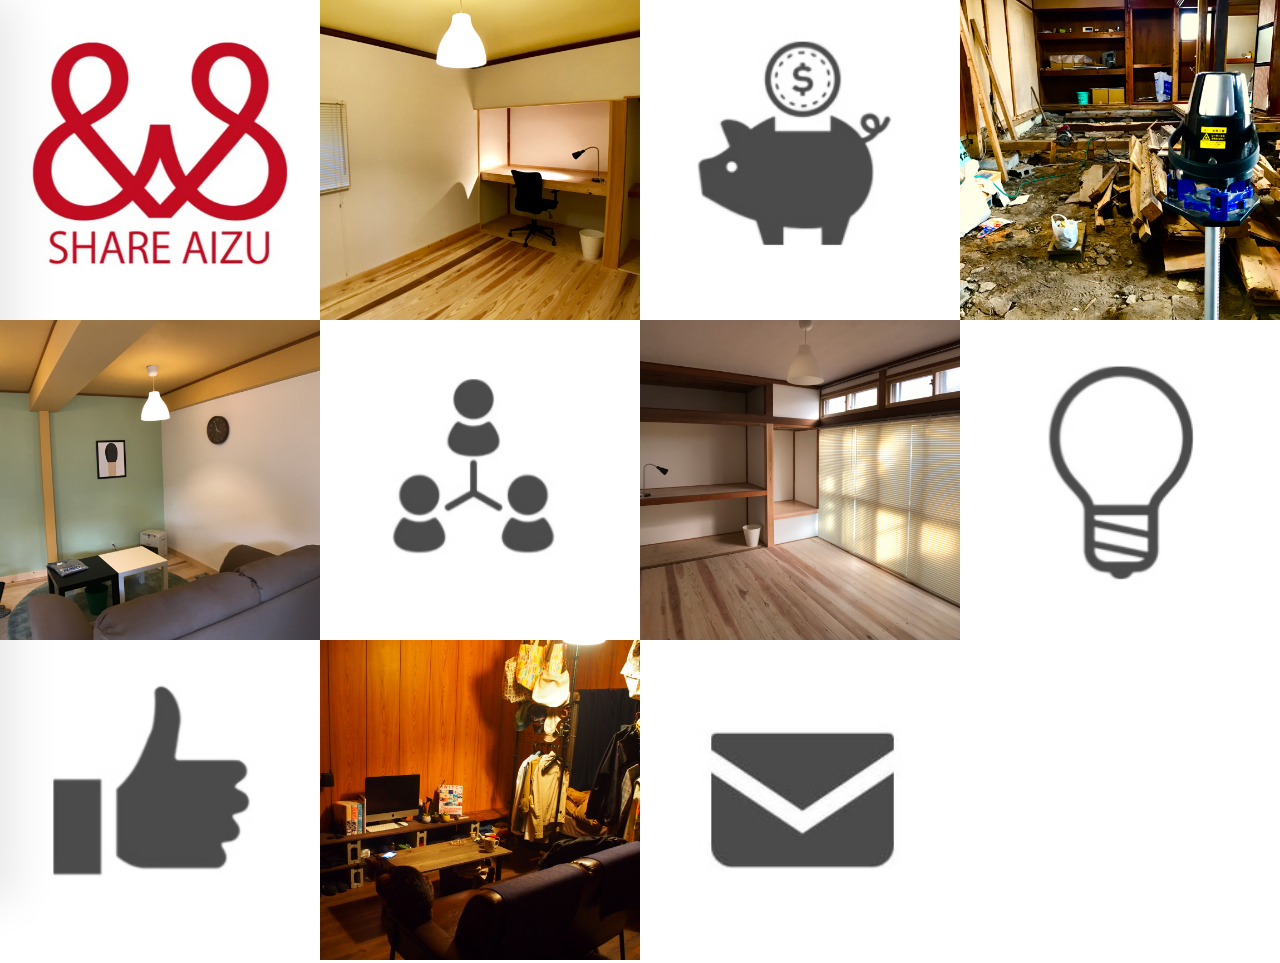
==== index.html @ 8f3c2c61 "Update index.html" ====
<!DOCTYPE html>
<html lang="en">
<head>
    <title>SHARE AIZU</title>

    <!-- Required meta tags -->
    <meta charset="utf-8">
    <meta name="viewport" content="width=device-width, initial-scale=1, shrink-to-fit=no">

    <!-- Bootstrap CSS -->
    <link rel="stylesheet" href="css/bootstrap.min.css">

    <!-- FontAwesome CSS -->
    <link rel="stylesheet" href="css/font-awesome.min.css">

    <!-- Styles -->
    <link rel="stylesheet" href="style.css">
</head>
<body>
<nav class="site-navigation flex flex-column justify-content-between">
    <div class="site-branding d-none d-lg-block ">
        <h1 class="site-title"><a href="index.html" rel="home"><img src="images/logo2.png" alt="Logo"></a></h1>
    </div><!-- .site-branding -->

    <ul class="main-menu flex flex-column justify-content-center">
        <li class="current-menu-item"><a href="index.html">Home</a></li>
        <li><a href="portfolio.html">Portfolio</a></li>
        <li><a href="blog.html">Blog</a></li>
        <li><a href="#">About</a></li>
        <li><a href="#">Contact</a></li>
    </ul>

    <p><!-- Link back to Colorlib can't be removed. Template is licensed under CC BY 3.0. -->
Copyright &copy;<script>document.write(new Date().getFullYear());</script> All rights reserved | This template is made with <i class="fa fa-heart-o" aria-hidden="true"></i> by <a href="https://colorlib.com" target="_blank">Colorlib</a>
<!-- Link back to Colorlib can't be removed. Template is licensed under CC BY 3.0. -->
</p>


    <div class="social-profiles">
        <ul class="flex justify-content-start justify-content-lg-center align-items-center">
            <li><a href="#"><i class="fa fa-facebook"></i></a></li>
            <li><a href="#"><i class="fa fa-instagram"></i></a></li>
            <li><a href="#"><i class="fa fa-twitter"></i></a></li>
            <li><a href="#"><i class="fa fa-pinterest"></i></a></li>
        </ul>
    </div><!-- .social-profiles -->
</nav><!-- .site-navigation -->

<div class="nav-bar-sep d-lg-none"></div>

<div class="outer-container home-page">
    <div class="container-fluid">
        <div class="row">
            <div class="col-12 col-md-6 col-lg-3 no-padding">
                <div class="portfolio-content">
                    <figure>
                        <img src="images/1.jpg" alt="">
                    </figure>
                </div><!-- .portfolio-content -->
            </div><!-- .col -->

            <div class="col-12 col-md-6 col-lg-3 no-padding">
                <div class="portfolio-content">
                    <figure>
                        <img src="images/2.jpg" alt="">
                    </figure>
                    <div class="entry-content flex flex-column align-items-center justify-content-center">
                        <h3><a href="#">節約して欲しいものを買おう</a></h3>
                    </div><!-- .entry-content -->
                </div><!-- .portfolio-content -->
            </div><!-- .col -->
            <div class="col-12 col-md-6 col-lg-3 no-padding">
                <div class="portfolio-content">
                    <figure>
                        <img src="images/3.jpg" alt="">
                    </figure>
                </div><!-- .portfolio-content -->
            </div><!-- .col -->

            <div class="col-12 col-md-6 col-lg-3 no-padding">
                <div class="portfolio-content">
                    <figure>
                        <img src="images/4.jpg" alt="">
                    </figure>

                    <div class="entry-content flex flex-column align-items-center justify-content-center">
                        <h3><a href="#">空き家を利活用する</a></h3>
                    </div><!-- .entry-content -->
                </div><!-- .portfolio-content -->
            </div><!-- .col -->       
            <div class="col-12 col-md-6 col-lg-3 no-padding">
                <div class="portfolio-content">
                    <figure>
                        <img src="images/5.jpg" alt="">
                    </figure>
                    <div class="entry-content flex flex-column align-items-center justify-content-center">
                        <h3><a href="#">シェアして新しい発見を</a></h3>
                    </div><!-- .entry-content -->
                </div><!-- .portfolio-content -->
            </div><!-- .col -->
            <div class="col-12 col-md-6 col-lg-3 no-padding">
                <div class="portfolio-content">
                    <figure>
                        <img src="images/6.jpg" alt="">
                    </figure>
                </div><!-- .portfolio-content -->
            </div><!-- .col -->

            <div class="col-12 col-md-6 col-lg-3 no-padding">
                <div class="portfolio-content">
                    <figure>
                        <img src="images/7.jpg" alt="">
                    </figure> 
                    <div class="entry-content flex flex-column align-items-center justify-content-center">
                        <h3><a href="#">シンプルなデザインで</a></h3>
                    </div><!-- .entry-content -->
                </div><!-- .portfolio-content -->
            </div><!-- .col -->

            <div class="col-12 col-md-6 col-lg-3 no-padding">
                <div class="portfolio-content">
                    <figure>
                        <img src="images/8.jpg" alt="">
                    </figure>
                </div><!-- .portfolio-content -->
            </div><!-- .col -->

            <div class="col-12 col-md-6 col-lg-3 no-padding">
                <div class="portfolio-content">
                    <figure>
                        <img src="images/9.jpg" alt="">
                    </figure>

                    <div class="entry-content flex flex-column align-items-center justify-content-center">
                        <h3><a href="https://www.facebook.com/ShareAizu/">Facebook</a></h3>
                        </ul>
                    </div><!-- .entry-content -->
                </div><!-- .portfolio-content -->
            </div><!-- .col -->

            <div class="col-12 col-md-6 col-lg-3 no-padding">
                <div class="portfolio-content">
                    <figure>
                        <img src="images/10.jpg" alt="">
                    </figure>

                    <div class="entry-content flex flex-column align-items-center justify-content-center">
                        <h3><a href="#">自分だけの空間を</a></h3>
                    </div><!-- .entry-content -->
                </div><!-- .portfolio-content -->
            </div><!-- .col -->

            <div class="col-12 col-md-6 col-lg-3 no-padding">
                <div class="portfolio-content">
                    <figure>
                        <img src="images/11.jpg" alt="">
                    </figure>

                    <div class="entry-content flex flex-column align-items-center justify-content-center">
                        <h3><a href="#">問い合わせ</a></h3>

                        <ul class="flex flex-wrap justify-content-center">
                            <li><a href="mailto:s1210233@gmail.com">Send E-mail</a></li>
                        </ul>
                    </div><!-- .entry-content -->
                </div><!-- .portfolio-content -->
            </div><!-- .col -->

            <div class="col-12 col-md-6 col-lg-3 no-padding">
                <div class="portfolio-content">
                    <div class="goolemap">
                    <iframe src="https://www.google.com/maps/embed?pb=!1m18!1m12!1m3!1d3165.426664014037!2d139.91913261504433!3d37.49785393581673!2m3!1f0!2f0!3f0!3m2!1i1024!2i768!4f13.1!3m3!1m2!1s0x5ff5535e0ffde791%3A0x8727c31bb9f138a4!2z44CSOTY1LTA4NjEg56aP5bO255yM5Lya5rSl6Iul5p2-5biC5pel5paw55S677yR77yQ4oiS77yR77yX!5e0!3m2!1sja!2sjp!4v1525963557748" frameborder="0" style="border:0" allowfullscreen></iframe>
     
                </div>    
                </div><!-- .portfolio-content -->
            </div><!-- .col -->
        </div><!-- .row -->
    </div><!-- .container-fluid -->
</div><!-- .outer-container -->

<script type='text/javascript' src='js/jquery.js'></script>
<script type='text/javascript' src='js/custom.js'></script>

</body>
</html>
---- style.css ----
@import url('https://fonts.googleapis.com/css?family=Poppins:300,400,500,600,700|Work+Sans:300,400,500,600,700');

body {
    color: #191919;
    font-family: 'Work Sans', sans-serif;
}

img {
    vertical-align: baseline;
}

/*--------------------------------------------------------------
# Links
--------------------------------------------------------------*/
a {
    color: royalblue;
}

a:visited {
    color: purple;
}

a:hover, a:focus, a:active {
    color: midnightblue;
}

a:focus {
    outline: thin dotted;
}

a:hover, a:active {
    outline: 0;
    list-style: none;
}

/*--------------------------------------------------------------
# Helper Utilities
--------------------------------------------------------------*/
.flex {
    display: flex;
}

/*--------------------------------------------------------------
# Outer Container
--------------------------------------------------------------*/
@media screen and (min-width: 992px) {
    .outer-container {
        padding-left: 80px;
    }
}

@media screen and (min-width: 768px) {
    .no-padding {
        padding: 0;
    }
}

/*--------------------------------------------------------------
# Header
--------------------------------------------------------------*/
/*
# Site Branding
--------------------------------*/
.site-branding {
    transition: all .5s;
}

.site-title {
    margin: 0;
    text-align: center;
}

.site-navigation .site-title a {
    display: block;
}

/*
  Hamburger Menu
----------------------------------------*/
.hamburger-menu .menu-icon,
.hamburger-menu .menu-close-icon {
    width: 44px;
    height: 44px;
    text-align: center;
    cursor: pointer;
    transition: all 0.5s;
}

.hamburger-menu.close .menu-icon {
    visibility: hidden;
    opacity: 0;
}

.menu-close-icon {
    visibility: hidden;
    opacity: 0;
}

.hamburger-menu.close .menu-close-icon {
    visibility: visible;
    opacity: 1;
}

.hamburger-menu img {
    display: block;
    margin: 0 auto;
}

/*
# Site Navigation
--------------------------------*/
.site-navigation {
    transition: all .5s;
}

/*
# Main Menu
--------------------------------*/
.main-menu {
    padding: 15px 30px;
    margin: 0;
}

.main-menu li {
    display: block;
    padding: 12px 0;
    font-size: 30px;
    font-weight: 500;
    border-bottom: 1px solid #ebebeb;
}

.main-menu li:nth-last-of-type(1) {
    border-bottom: 0;
}

.main-menu li a {
    display: block;
    color: #a6a6a6;
    text-decoration: none;
    transition: all 0.35s;
}

.main-menu li a:hover,
.main-menu li.current-menu-item a {
    color: #f0437e;
}

/*
# Social Profiles
--------------------------------*/
.social-profiles ul {
    padding: 10px 0 34px 0;
    margin: 0;
}

.social-profiles ul li {
    display: block;
    padding: 0 18px;
    font-size: 1.5rem;
}

.social-profiles ul li a {
    color: #191919;
    transition: all 0.35s;
}

.social-profiles ul li a:hover {
    color: #f0437e;
}

.nav-bar-sep {
    height: 78px;
}

@media screen and (max-width: 992px) {
    .site-header {
        position: fixed;
        top: 0;
        left: 0;
        z-index: 999;
        width: 100%;
        padding: 15px 30px;
        background: #fff;
        box-shadow: 0 12px 24px rgba(0,0,0,.09);
    }

    .site-header,
    .hamburger-menu {
        display: flex;
        justify-content: space-between;
        align-items: center;
    }

    .hamburger-menu {
        flex-flow: column;
    }

    .hamburger-menu .menu-icon, .hamburger-menu .menu-close-icon {
        position: absolute;
        top: 26px;
        right: 24px;
    }

    .main-menu li {
        position: relative;
    }

    .main-menu li::after {
        content: '';
        position: absolute;
        top: 11px;
        right: 0;
        font-family: 'FontAwesome', serif;
    }

    .main-menu li:hover::after,
    .main-menu li.current-menu-item::after {
        color: #f0437e;
    }

    .site-navigation {
        position: absolute;
        top: 78px;
        left: 0;
        z-index: 99;
        width: 100%;
        height: 500px;
        background: #fff;
        box-shadow: 0 12px 24px rgba(0,0,0,.09);
        visibility: hidden;
        opacity: 0;
        transition: all 0.35s;
    }

    .site-navigation.show {
        visibility: visible;
        opacity: 1;
    }

    .social-profiles ul {
        padding: 80px 15px 30px;
        margin: 0;
    }
}

@media screen and (min-width: 992px) {
    .site-header,
    .site-navigation {
        position: fixed;
        top: 0;
        left: 0;
        z-index: 999;
        width: 80px;
        height: 100vh;
        padding: 0 15px;
        box-shadow: 6px 0 12px rgba(0,0,0,.05);
    }

    .site-navigation {
        background: #f7f7f7;
    }

    .site-navigation.show {
        left: 80px;
    }

    .site-header {
        background: #fff;
    }

    .site-header.no-shadow {
        box-shadow: none;
    }

    .site-header .site-branding.hide {
        visibility: hidden;
        opacity: 0;
    }

    .site-title {
        padding: 28px 0 10px 0;
    }

    .hamburger-menu .menu-icon,
    .hamburger-menu .menu-close-icon {
        position: absolute;
        top: calc(50vh - 22px);
        left: 15px;
        width: calc(100% - 30px);
        padding: 10px 0;
    }

    .site-navigation {
        left: -250px;
        z-index: 99;
        width: 250px;
        padding: 0;
        box-shadow: 16px 0 42px rgba(0,0,0,.09);
    }

    .main-menu {
        height: calc(100vh - 160px);
        padding: 0;
    }

    .main-menu li {
        border-bottom: 0;
        text-align: center;
    }

    .social-profiles ul li {
        font-size: 1.125rem;
    }
}

/*--------------------------------------------------------------
# Scroll Down
--------------------------------------------------------------*/
.scroll-down {
    position: absolute;
    bottom: 0;
    left: 50%;
    z-index: 99;
    width: 120px;
    height: 100px;
    margin-left: -20px;
    cursor: pointer;
}

.arrow-down {
    width: 32px;
    height: 32px;
    margin: 0 auto;
    border-radius: 50%;
    background: #fff;
}

.scroll-text {
    margin-top: 5px;
    margin-bottom: 15px;
    font-size: 14px;
    font-weight: 600;
}

/*--------------------------------------------------------------
# Portfolio
--------------------------------------------------------------*/
.googlemap {
    width:100%; 
    height:100%;
}
.portfolio-page .scroll-down {
    margin-left: -60px;
}

.portfolio-content {
    position: relative;
    margin-bottom: 30px;
}

.home-page {
    padding-top: 15px;
}

.home-page .portfolio-content {
    margin-bottom: 15px;
}

.portfolio-content figure {
    margin: 0;
}

.portfolio-content figure img {
    display: block;
    width: 100%;
    height: auto;
    min-height: 100%;
}

.portfolio-content .entry-content {
    position: absolute;
    top: 0;
    left: 0;
    width: 100%;
    height: 100%;
    background: rgba(255,255,255,.9);
    font-family: 'Poppins', sans-serif;
    text-align: center;
    visibility: hidden;
    opacity: 0;
    transition: all 0.35s;
}

.portfolio-content:hover .entry-content {
    visibility: visible;
    opacity: 1;
}

.portfolio-content h3 {
    margin-bottom: 0;
    font-family: 'Poppins', sans-serif;
    font-size: 1.5rem;
    font-weight: 500;
}

.home-page .portfolio-content h3 {
    font-size: 2.25rem;
}

.portfolio-content h3 a {
    color: #191919;
    text-decoration: none;
}

.portfolio-content ul {
    padding: 0;
    margin: 10px 0 0;
    list-style: none;
}

.portfolio-content li {
    margin: 0 3px;
}

.portfolio-content li a {
    font-size: 0.875rem;
    color: #a6a6a6;
}

@media screen and (min-width: 768px) {
    .home-page {
        padding: 0;
    }

    .home-page .portfolio-content {
        margin-bottom: 0;
    }
}

/*--------------------------------------------------------------
# Breadcrumbs
--------------------------------------------------------------*/
.breadcrumbs {
    padding: 48px 0;
    margin: 0;
    color: #a6a6a6;
    list-style: none;
    font-family: 'Poppins', sans-serif;
}

.breadcrumbs li {
    position: relative;
    color: #a6a6a6;
    padding: 0 12px;
}

.breadcrumbs li:nth-of-type(1) {
    padding-left: 0;
}

.breadcrumbs li::after {
    content: '/';
    position: absolute;
    top: 0;
    right: -6px;
    width: 10px;
}


.breadcrumbs li:nth-last-of-type(1)::after {
    display: none;
}

.breadcrumbs li a {
    color: #191919;
    text-decoration: none;
}

/*--------------------------------------------------------------
# Single Portfolio
--------------------------------------------------------------*/
.single-portfolio {
    padding-top: 15px;
    padding-bottom: 70px;
}

.single-portfolio figure img {
    max-width: 100%;
}

.single-portfolio .content-area h1 {
    margin-top: 20px;
    font-size: 2.25rem;
    font-family: 'Poppins', sans-serif;
}

.single-portfolio .content-area .entry-content {
    margin-top: 20px;
    font-family: 'Poppins', sans-serif;
    line-height: 1.6;
    color: #595959;
}

/*
# Post Share
--------------------------------*/
.single-portfolio .post-share {
    margin-top: 32px;
}

.single-portfolio .post-share label {
    margin-right: 32px;
    text-transform: capitalize;
    font-family: 'Poppins', sans-serif;
}

.single-portfolio .post-share ul {
    padding: 0;
    margin: 0;
    list-style: none;
}

.single-portfolio .post-share ul li {
    width: 48px;
    height: 48px;
    margin-right: 10px;
    margin-bottom: 10px;
    border-radius: 50%;
    font-size: 18px;
    line-height: 1;
    color: #fff;
}

.single-portfolio .post-share ul li a {
    display: flex;
    justify-content: center;
    align-items: center;
    width: 100%;
    height: 100%;
    color: #fff;
    text-decoration: none;
}

.single-portfolio .post-share ul li.fb {
    background: #4b6cd0;
}

.single-portfolio .post-share ul li.gp {
    background: #f03b3b;
}

.single-portfolio .post-share ul li.in {
    background: #bb8950;
}

.single-portfolio .post-share ul li.tw {
    background: #49a7f3;
}

/*
# Post Sidebar
--------------------------------*/
.single-portfolio .entry-meta {
    margin-top: 24px;
    font-family: 'Poppins', sans-serif;
}

.single-portfolio .entry-meta label {
    display: block;
    line-height: 1.3;
    text-transform: uppercase;
}

.single-portfolio .date-format,
.single-portfolio .post-category,
.single-portfolio .posted-tags {
    display: block;
    margin-bottom: 26px;
}

.single-portfolio .posted-tags span,
.single-portfolio .entry-meta a {
    color: #bfbfbf;
}

/*
# Post Nav
--------------------------------*/
.post-nav {
    margin: 36px 0 0;
}

.post-nav ul {
    padding: 0;
    margin: 0;
    list-style: none;
}

@media screen and (min-width: 576px) {
    .single-portfolio {
        padding-top: 45px;
    }
}

@media screen and (min-width: 992px) {
    .single-portfolio {
        padding-top: 90px;
    }
}

@media screen and (min-width: 1200px) {
    .single-portfolio {
        padding-top: 115px;
    }
}

/*--------------------------------------------------------------
# Blog
--------------------------------------------------------------*/
.blog-page {
    padding-top: 15px;
    font-family: 'Poppins', sans-serif;
}

.blog-page .blog-content figure,
.blog-page .blog-content .entry-content {
    width: 50%;
}

.blog-page .blog-content figure {
    margin: 0;
    overflow: hidden;
}

.blog-page .blog-content figure img {
    display: block;
    width: 100%;
    height: auto;
}

.blog-page .blog-content .entry-content {
    padding: 25px;
}

.blog-page .blog-content {
    transition: all .35s;
}

.blog-page .blog-content:hover {
    background: #f0437e;
}

.blog-page .blog-content header {
    width: 100%;
}

.blog-page .blog-content .entry-content h3 {
    position: relative;
}

.blog-page .blog-content .entry-content h3::before {
    content: '';
    position: absolute;
    top: 7px;
    left: -35px ;
    z-index: 99;
    width: 20px;
    height: 20px;
    transform: rotate(45deg);
    background: #fff;
}

.blog-page .blog-content .entry-content h3 a {
    color: #191919;
    font-size: 1.125rem;
    font-weight: 500;
}

.blog-page .blog-content .posted-by {
    margin-top: 10px;
    color: #595959;
    font-size: 0.875rem;
}

.blog-page .blog-content .posted-on {
    position: relative;
    margin-right: 20px;
    color: #bfbfbf;
    font-size: 0.875rem;
}

.blog-page .blog-content .posted-on::after {
    content: '/';
    position: absolute;
    top: 0;
    right: -14px;
}

.blog-page .blog-content footer ul {
    padding: 0;
    margin: 0;
    list-style: none;
}

.blog-page .blog-content footer li {
    padding: 0 3px;
    font-size: 0.875rem;
}

.blog-page .blog-content footer li a {
    color: #f0437e;
}

.blog-page .blog-content:hover .entry-content h3 a,
.blog-page .blog-content:hover .posted-by,
.blog-page .blog-content:hover .posted-on,
.blog-page .blog-content:hover footer li a {
    color: #fff;
}

@media screen and (max-width: 1200px) {
    .blog-page .col-12:nth-of-type(even) .blog-content {
        flex-flow: row-reverse !important;
    }

    .blog-page .col-12:nth-of-type(even) .blog-content .entry-content h3::before {
        right: -50px;
        left: auto;
    }
}

@media screen and (max-width: 768px) {
    .blog-page .col-12:nth-of-type(even) .blog-content .entry-content h3::before {
        right: -35px;
    }

    .blog-page .blog-content .entry-content h3 {
        line-height: 1;
    }
}

@media screen and (min-width: 576px) {
    .blog-page .blog-content .entry-content h3 a {
        font-size: 1.5rem;
    }
}

@media screen and (min-width: 768px) {
    .blog-page {
        padding-top: 0;
    }

    .blog-page .blog-content .entry-content {
        padding: 35px 40px;
    }

    .blog-page .blog-content .entry-content h3::before {
        left: -50px ;
    }
}

@media screen and (min-width: 1200px) {
    .blog-page .blog-content.flex-row-reverse .entry-content h3::before {
        right: -50px;
        left: auto;
    }
}

/*--------------------------------------------------------------
# Single Blog Page
--------------------------------------------------------------*/
.single-post,
.single-page {
    padding-bottom: 70px;
    font-family: 'Poppins', sans-serif;
}

/*
# Featured Image
--------------------------------*/
.single-post .featured-img figure,
.single-page .featured-img figure {
    margin: 0;
}

.single-post .featured-img figure img,
.single-page .featured-img figure img {
    width: 100%;
}

/*
# Content Area
--------------------------------*/
.single-post .content-area,
.single-page .content-area {
    margin-top: 50px;
}

.single-post .entry-header .post-meta,
.single-page .entry-header .post-meta {
    text-transform: uppercase;
    font-size: 0.6875rem;
}

.single-post .entry-header .post-meta a,
.single-page .entry-header .post-meta a {
    display: inline-block;
    margin-right: 6px;
    color: #f0437e;
}

.single-post .content-area h1,
.single-page .content-area h1 {
    margin-top: 10px;
    font-size: 2.25rem;
    font-weight: 400;
}

.single-post .entry-header .byline,
.single-page .entry-header .byline {
    display: block;
    margin-top: 14px;
    margin-bottom: 24px;
    font-size: 0.875rem;
    color: #bfbfbf;
}

.single-post .entry-header .byline .author a,
.single-page .entry-header .byline .author a {
    color: #191919;
}

.single-post .content-area .entry-content p,
.single-page .content-area .entry-content p {
    margin-bottom: 0.75rem;
    color: #595959;
}

/*
# Comments
--------------------------------*/
.post-comments {
    margin-top: 40px;
    padding-top: 52px;
    padding-bottom: 40px;
    border-top: 1px solid #ebebeb;
    border-bottom: 1px solid #ebebeb;
}

.comments-title,
.comment-reply-title {
    margin-bottom: 0;
    font-size: 1.5rem;
    font-weight: 400;
}

.post-comments .comment-list {
    padding: 0;
    margin: 0;
    list-style: none
}

.post-comments .comment-author-avatar {
    float: left;
    width: 70px;
    height: 70px;
    margin-top: 48px;
    margin-right: 22px;
    margin-bottom: 0;
    border-radius: 50%;
    overflow: hidden;
}

.post-comments .comment-author-avatar img {
    width: 100%;
    height: auto;
}

.post-comments .comment-wrap {
    float: right;
    width: calc(100% - 92px);
    margin-top: 44px;
}

.post-comments .comment-author .fn a {
    font-size: 1.125rem;
    color: #191919;
}

.post-comments .comment-author .comment-meta a {
    font-size: 0.875rem;
    color: #b7b7b7;
}

.post-comments p {
    margin-top: 5px;
    color: #595959;
}

.post-comments .reply {
    margin-top: 24px;
}

.post-comments .reply a {
    display: inline-block;
    padding: 8px 15px;
    margin-right: 10px;
    border: 1px solid #d2d2d4;
    border-radius: 2px;
    font-size: 0.75rem;
    font-weight: 600;
    line-height: 1;
    color: #404040;
    text-transform: uppercase;
    text-decoration: none;
    letter-spacing: 1px;
    transition: all 0.35s;
}

.post-comments .reply a:hover {
    border-color: transparent;
    color: #fff;
    background: #f0437e;
}

.comment-list ol.children {
    padding: 0;
    margin-left: 92px;
    list-style: none;
}

.post-comments ol.children .comment-author-avatar {
    margin-top: 40px;
    margin-right: 22px;
}

.post-comments ol.children .comment-wrap {
    margin-top: 36px;
    width: calc(100% - 92px);
}

/*
# Comment Form
--------------------------------*/
.comments-form {
    margin-top: 52px;
}

.comment-reply-title {
    margin-bottom: 16px;
}

.comment-form input[type="text"],
.comment-form input[type="email"],
.comment-form input[type="url"],
.comment-form textarea {
    width: 100%;
    padding: 12px 24px;
    margin-top: 20px;
    border: 1px solid #e5e5e5;
    line-height: 1;
    color: #a6a6a6;
    outline: none;
}

.comment-form textarea {
    line-height: 1.4;
}

.comment-form input[type="text"]:focus,
.comment-form input[type="email"]:focus,
.comment-form input[type="url"]:focus,
.comment-form textarea:focus {
    border-color: #232d37;
}

.comment-form input[type="submit"] {
    padding: 18px 30px;
    margin-top: 32px;
    margin-bottom: 10px;
    border: 0;
    border-radius: 2px;
    font-size: 0.875rem;
    font-weight: 600;
    line-height: 1;
    color: #fff;
    text-transform: uppercase;
    text-decoration: none;
    letter-spacing: 0.15rem;
    outline: none;
    cursor: pointer;
    background: #f0437e;
}

/*
# Post Sidebar
--------------------------------*/
.single-post .entry-meta {
    margin-top: 50px;
}

.single-post .entry-meta label {
    display: block;
    line-height: 1.3;
    text-transform: uppercase;
}

.single-post .date-format,
.single-post .post-category,
.single-post .posted-tags {
    display: block;
    margin-bottom: 26px;
}

.single-post .posted-tags span,
.single-post .entry-meta a {
    color: #bfbfbf;
}

.single-post .post-share label {
    text-transform: capitalize;
}

.single-post .post-share ul {
    display: flex;
    flex-wrap: wrap;
    padding: 0;
    margin: 18px 0 0;
    list-style: none;
}

.single-post .post-share ul li {
    width: 48px;
    height: 48px;
    margin-right: 10px;
    margin-bottom: 10px;
    border-radius: 50%;
    font-size: 18px;
    line-height: 1;
    color: #fff;
}

.single-post .post-share ul li a {
    display: flex;
    justify-content: center;
    align-items: center;
    width: 100%;
    height: 100%;
    color: #fff;
    text-decoration: none;
}

.single-post .post-share ul li.fb {
    background: #4b6cd0;
}

.single-post .post-share ul li.gp {
    background: #f03b3b;
}

.single-post .post-share ul li.in {
    background: #bb8950;
}

.single-post .post-share ul li.tw {
    background: #49a7f3;
}

@media screen and (min-width: 768px) {
    .post-comments .comment-author-avatar {
        margin-right: 50px;
    }

    .post-comments .comment-wrap {
        width: calc(100% - 120px);
    }

    .comment-list ol.children {
        margin-left: 120px;
    }
}

/*--------------------------------------------------------------
# Single Page
--------------------------------------------------------------*/
.single-page .content-area .entry-content {
    border-bottom: 0;
    padding-bottom: 12px;
}

.single-page .entry-header .byline .date-format a {
    color: #bfbfbf;
}
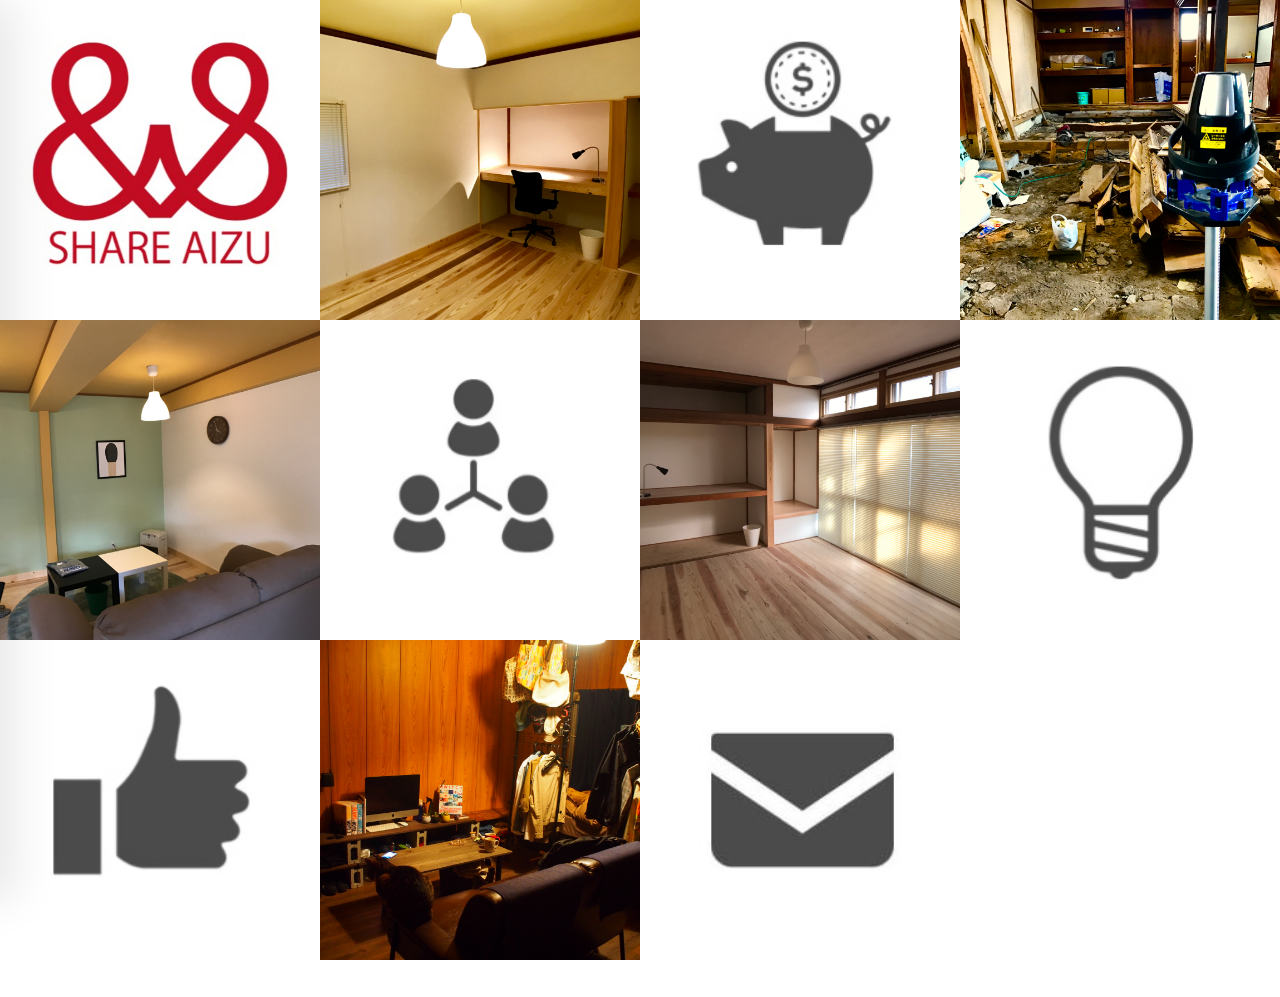
==== commit e2fc97ac: "Update index.html" ====
--- a/index.html
+++ b/index.html
@@ -169,7 +169,7 @@
             <div class="col-12 col-md-6 col-lg-3 no-padding">
                 <div class="portfolio-content">
                     <div class="goolemap">
-                    <iframe src="https://www.google.com/maps/embed?pb=!1m18!1m12!1m3!1d3165.426664014037!2d139.91913261504433!3d37.49785393581673!2m3!1f0!2f0!3f0!3m2!1i1024!2i768!4f13.1!3m3!1m2!1s0x5ff5535e0ffde791%3A0x8727c31bb9f138a4!2z44CSOTY1LTA4NjEg56aP5bO255yM5Lya5rSl6Iul5p2-5biC5pel5paw55S677yR77yQ4oiS77yR77yX!5e0!3m2!1sja!2sjp!4v1525963557748" frameborder="0" style="border:0" allowfullscreen></iframe>
+                    <iframe src="https://www.google.com/maps/embed?pb=!1m18!1m12!1m3!1d3165.426664014037!2d139.91913261504433!3d37.49785393581673!2m3!1f0!2f0!3f0!3m2!1i1024!2i768!4f13.1!3m3!1m2!1s0x5ff5535e0ffde791%3A0x8727c31bb9f138a4!2z44CSOTY1LTA4NjEg56aP5bO255yM5Lya5rSl6Iul5p2-5biC5pel5paw55S677yR77yQ4oiS77yR77yX!5e0!3m2!1sja!2sjp!4v1525963557748" width="350" height="350" frameborder="0" style="border:0" allowfullscreen></iframe>
      
                 </div>    
                 </div><!-- .portfolio-content -->
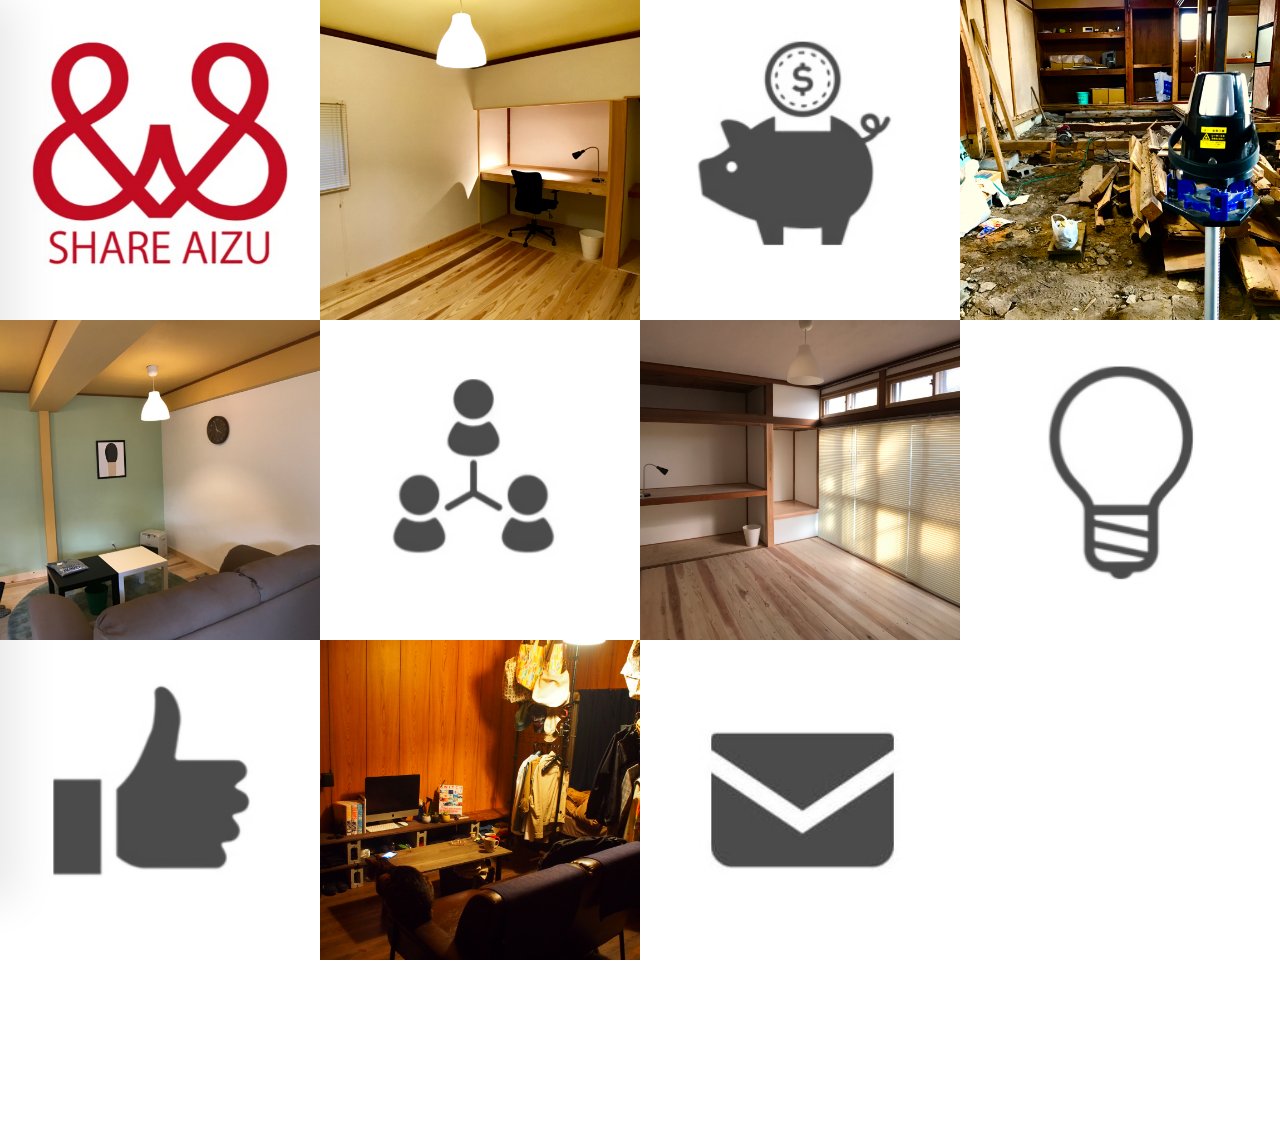
==== commit e6dac0a9: "Update index.html" ====
--- a/index.html
+++ b/index.html
@@ -169,7 +169,7 @@
             <div class="col-12 col-md-6 col-lg-3 no-padding">
                 <div class="portfolio-content">
                     <div class="goolemap">
-                    <iframe src="https://www.google.com/maps/embed?pb=!1m18!1m12!1m3!1d3165.426664014037!2d139.91913261504433!3d37.49785393581673!2m3!1f0!2f0!3f0!3m2!1i1024!2i768!4f13.1!3m3!1m2!1s0x5ff5535e0ffde791%3A0x8727c31bb9f138a4!2z44CSOTY1LTA4NjEg56aP5bO255yM5Lya5rSl6Iul5p2-5biC5pel5paw55S677yR77yQ4oiS77yR77yX!5e0!3m2!1sja!2sjp!4v1525963557748" width="350" height="350" frameborder="0" style="border:0" allowfullscreen></iframe>
+                    <iframe src="https://www.google.com/maps/embed?pb=!1m18!1m12!1m3!1d3165.426664014037!2d139.91913261504433!3d37.49785393581673!2m3!1f0!2f0!3f0!3m2!1i1024!2i768!4f13.1!3m3!1m2!1s0x5ff5535e0ffde791%3A0x8727c31bb9f138a4!2z44CSOTY1LTA4NjEg56aP5bO255yM5Lya5rSl6Iul5p2-5biC5pel5paw55S677yR77yQ4oiS77yR77yX!5e0!3m2!1sja!2sjp!4v1525963557748" width="500" height="500" frameborder="0" style="border:0" allowfullscreen></iframe>
      
                 </div>    
                 </div><!-- .portfolio-content -->
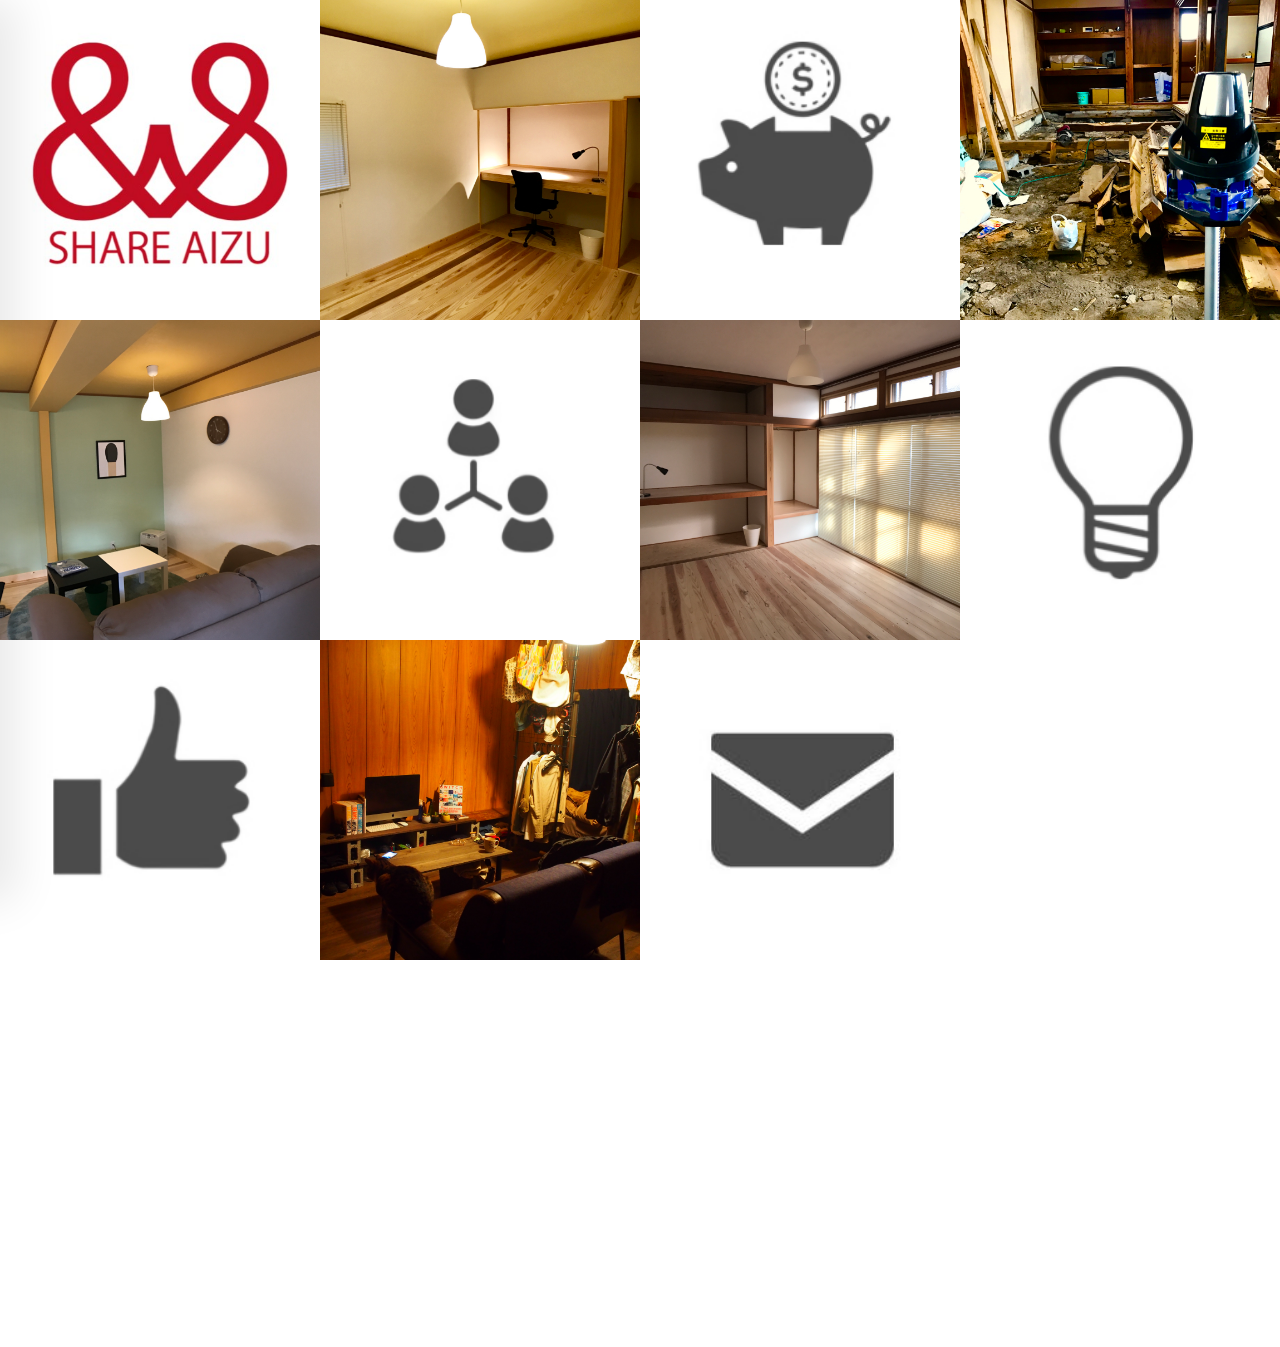
==== commit 1e68a91d: "Update index.html" ====
--- a/index.html
+++ b/index.html
@@ -169,7 +169,7 @@
             <div class="col-12 col-md-6 col-lg-3 no-padding">
                 <div class="portfolio-content">
                     <div class="goolemap">
-                    <iframe src="https://www.google.com/maps/embed?pb=!1m18!1m12!1m3!1d3165.426664014037!2d139.91913261504433!3d37.49785393581673!2m3!1f0!2f0!3f0!3m2!1i1024!2i768!4f13.1!3m3!1m2!1s0x5ff5535e0ffde791%3A0x8727c31bb9f138a4!2z44CSOTY1LTA4NjEg56aP5bO255yM5Lya5rSl6Iul5p2-5biC5pel5paw55S677yR77yQ4oiS77yR77yX!5e0!3m2!1sja!2sjp!4v1525963557748" width="500" height="500" frameborder="0" style="border:0" allowfullscreen></iframe>
+                    <iframe src="https://www.google.com/maps/embed?pb=!1m18!1m12!1m3!1d3165.426664014037!2d139.91913261504433!3d37.49785393581673!2m3!1f0!2f0!3f0!3m2!1i1024!2i768!4f13.1!3m3!1m2!1s0x5ff5535e0ffde791%3A0x8727c31bb9f138a4!2z44CSOTY1LTA4NjEg56aP5bO255yM5Lya5rSl6Iul5p2-5biC5pel5paw55S677yR77yQ4oiS77yR77yX!5e0!3m2!1sja!2sjp!4v1525963557748" width="700" height="700" frameborder="0" style="border:0" allowfullscreen></iframe>
      
                 </div>    
                 </div><!-- .portfolio-content -->
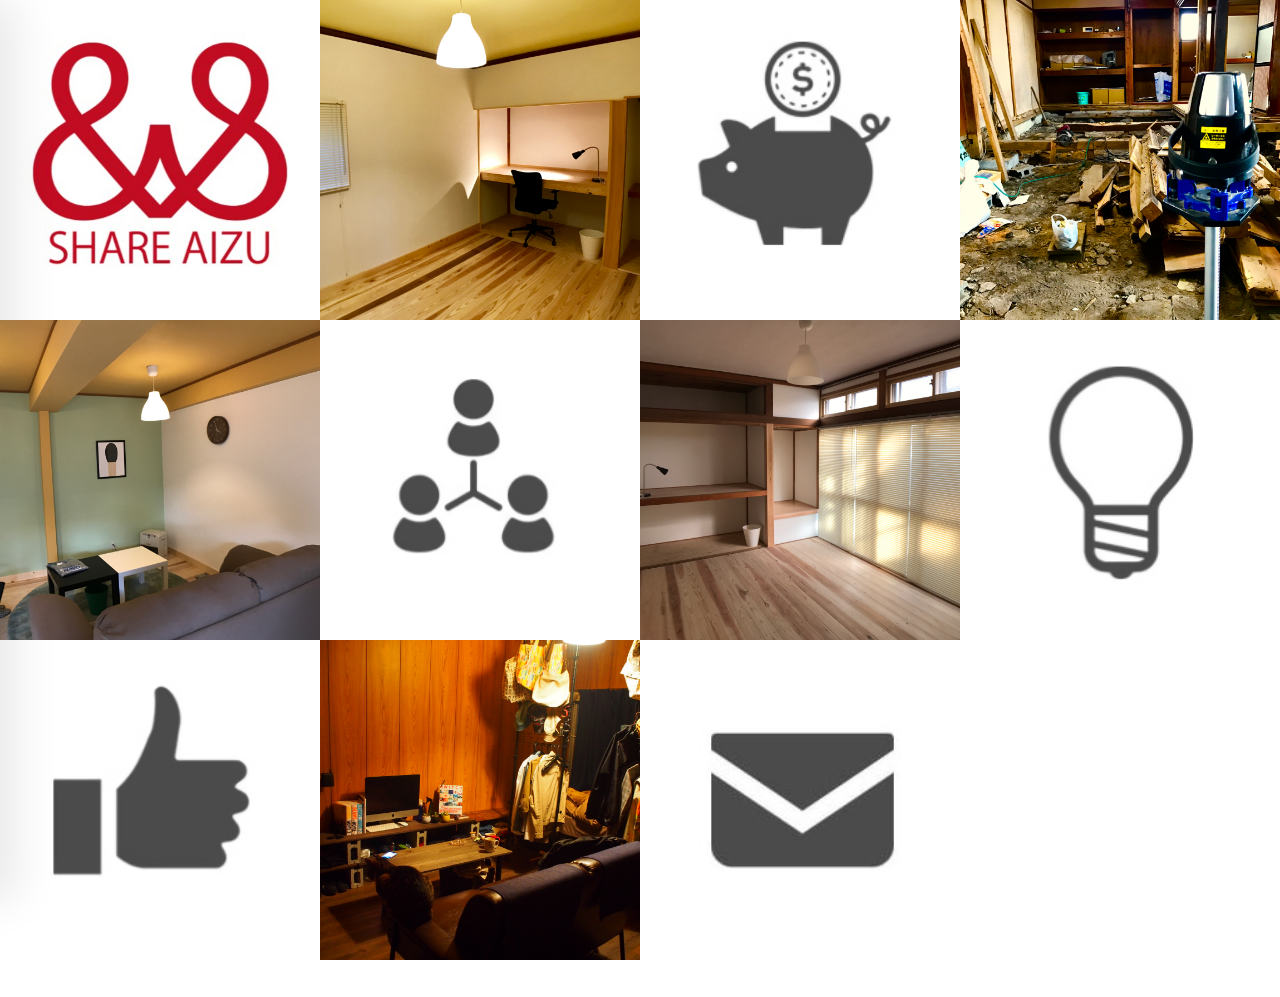
==== commit 81887321: "Update index.html" ====
--- a/index.html
+++ b/index.html
@@ -167,11 +167,8 @@
             </div><!-- .col -->
 
             <div class="col-12 col-md-6 col-lg-3 no-padding">
-                <div class="portfolio-content">
-                    <div class="goolemap">
-                    <iframe src="https://www.google.com/maps/embed?pb=!1m18!1m12!1m3!1d3165.426664014037!2d139.91913261504433!3d37.49785393581673!2m3!1f0!2f0!3f0!3m2!1i1024!2i768!4f13.1!3m3!1m2!1s0x5ff5535e0ffde791%3A0x8727c31bb9f138a4!2z44CSOTY1LTA4NjEg56aP5bO255yM5Lya5rSl6Iul5p2-5biC5pel5paw55S677yR77yQ4oiS77yR77yX!5e0!3m2!1sja!2sjp!4v1525963557748" width="700" height="700" frameborder="0" style="border:0" allowfullscreen></iframe>
-     
-                </div>    
+                <div class="portfolio-content googlemap">
+                    <iframe src="https://www.google.com/maps/embed?pb=!1m18!1m12!1m3!1d3165.426664014037!2d139.91913261504433!3d37.49785393581673!2m3!1f0!2f0!3f0!3m2!1i1024!2i768!4f13.1!3m3!1m2!1s0x5ff5535e0ffde791%3A0x8727c31bb9f138a4!2z44CSOTY1LTA4NjEg56aP5bO255yM5Lya5rSl6Iul5p2-5biC5pel5paw55S677yR77yQ4oiS77yR77yX!5e0!3m2!1sja!2sjp!4v1525963557748" width="350" height="350" frameborder="0" style="border:0" allowfullscreen></iframe> 
                 </div><!-- .portfolio-content -->
             </div><!-- .col -->
         </div><!-- .row -->
--- a/style.css
+++ b/style.css
@@ -345,7 +345,7 @@
 /*--------------------------------------------------------------
 # Portfolio
 --------------------------------------------------------------*/
-.googlemap {
+.portfolio-content.googlemap {
     width:100%; 
     height:100%;
 }
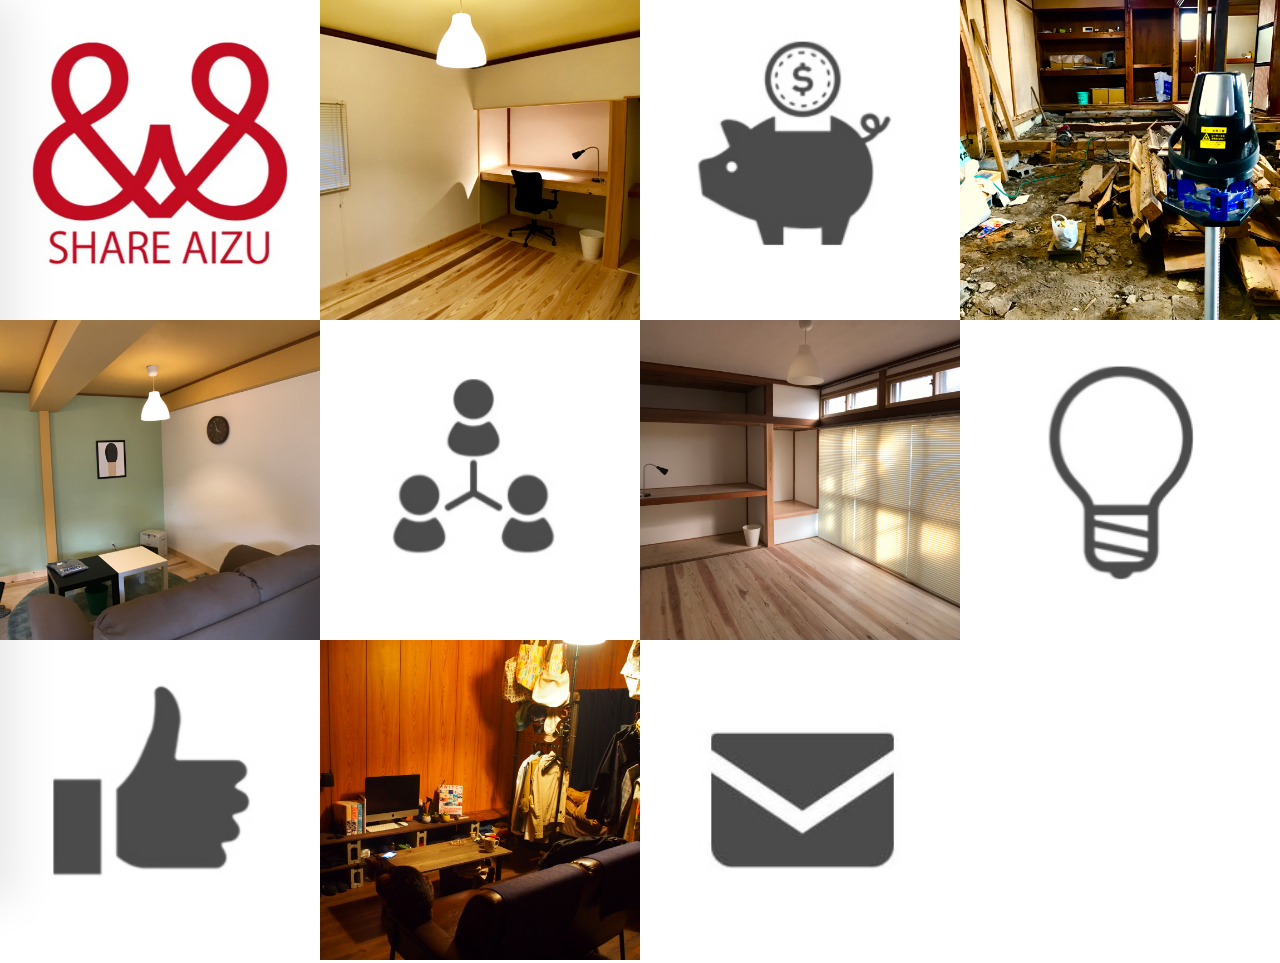
==== commit d60535d3: "Update index.html" ====
--- a/index.html
+++ b/index.html
@@ -168,7 +168,7 @@
 
             <div class="col-12 col-md-6 col-lg-3 no-padding">
                 <div class="portfolio-content googlemap">
-                    <iframe src="https://www.google.com/maps/embed?pb=!1m18!1m12!1m3!1d3165.426664014037!2d139.91913261504433!3d37.49785393581673!2m3!1f0!2f0!3f0!3m2!1i1024!2i768!4f13.1!3m3!1m2!1s0x5ff5535e0ffde791%3A0x8727c31bb9f138a4!2z44CSOTY1LTA4NjEg56aP5bO255yM5Lya5rSl6Iul5p2-5biC5pel5paw55S677yR77yQ4oiS77yR77yX!5e0!3m2!1sja!2sjp!4v1525963557748" width="350" height="350" frameborder="0" style="border:0" allowfullscreen></iframe> 
+                    <iframe src="https://www.google.com/maps/embed?pb=!1m18!1m12!1m3!1d3165.426664014037!2d139.91913261504433!3d37.49785393581673!2m3!1f0!2f0!3f0!3m2!1i1024!2i768!4f13.1!3m3!1m2!1s0x5ff5535e0ffde791%3A0x8727c31bb9f138a4!2z44CSOTY1LTA4NjEg56aP5bO255yM5Lya5rSl6Iul5p2-5biC5pel5paw55S677yR77yQ4oiS77yR77yX!5e0!3m2!1sja!2sjp!4v1525963557748" frameborder="0" style="border:0" allowfullscreen></iframe> 
                 </div><!-- .portfolio-content -->
             </div><!-- .col -->
         </div><!-- .row -->
